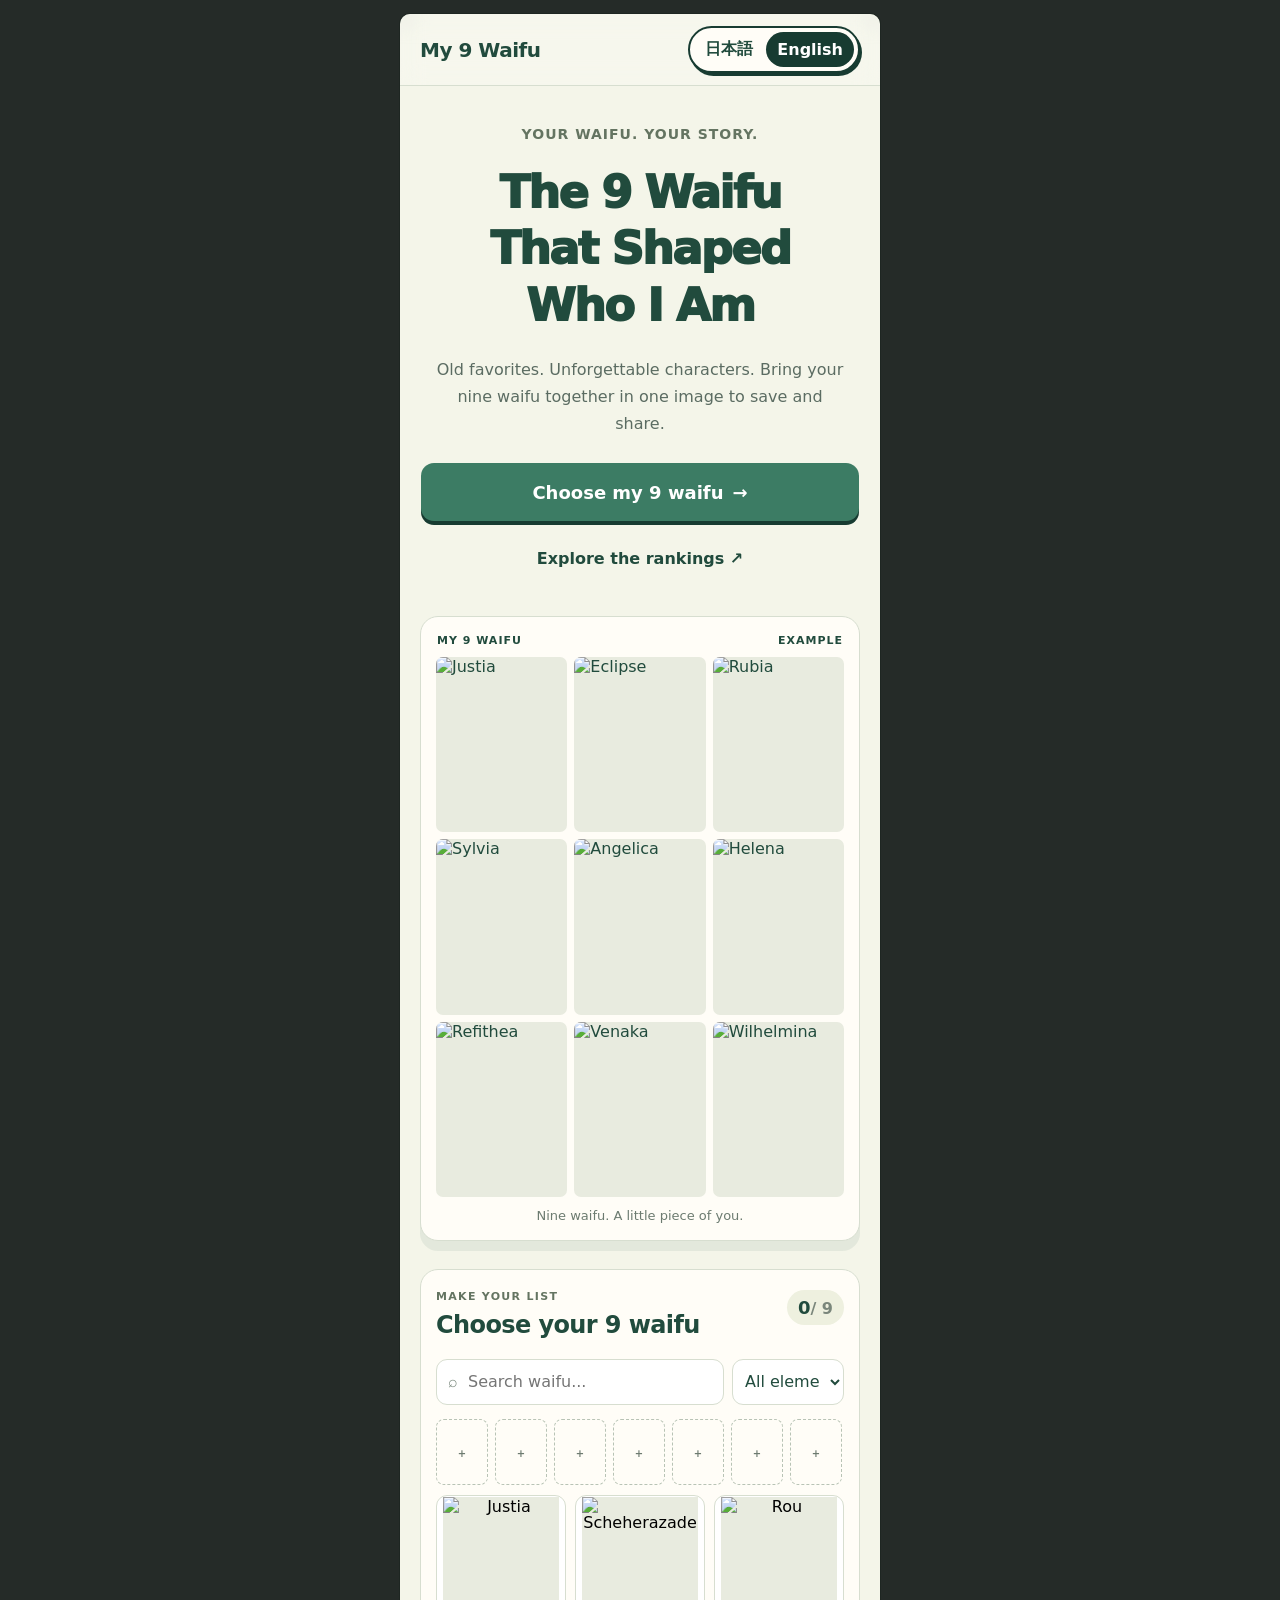
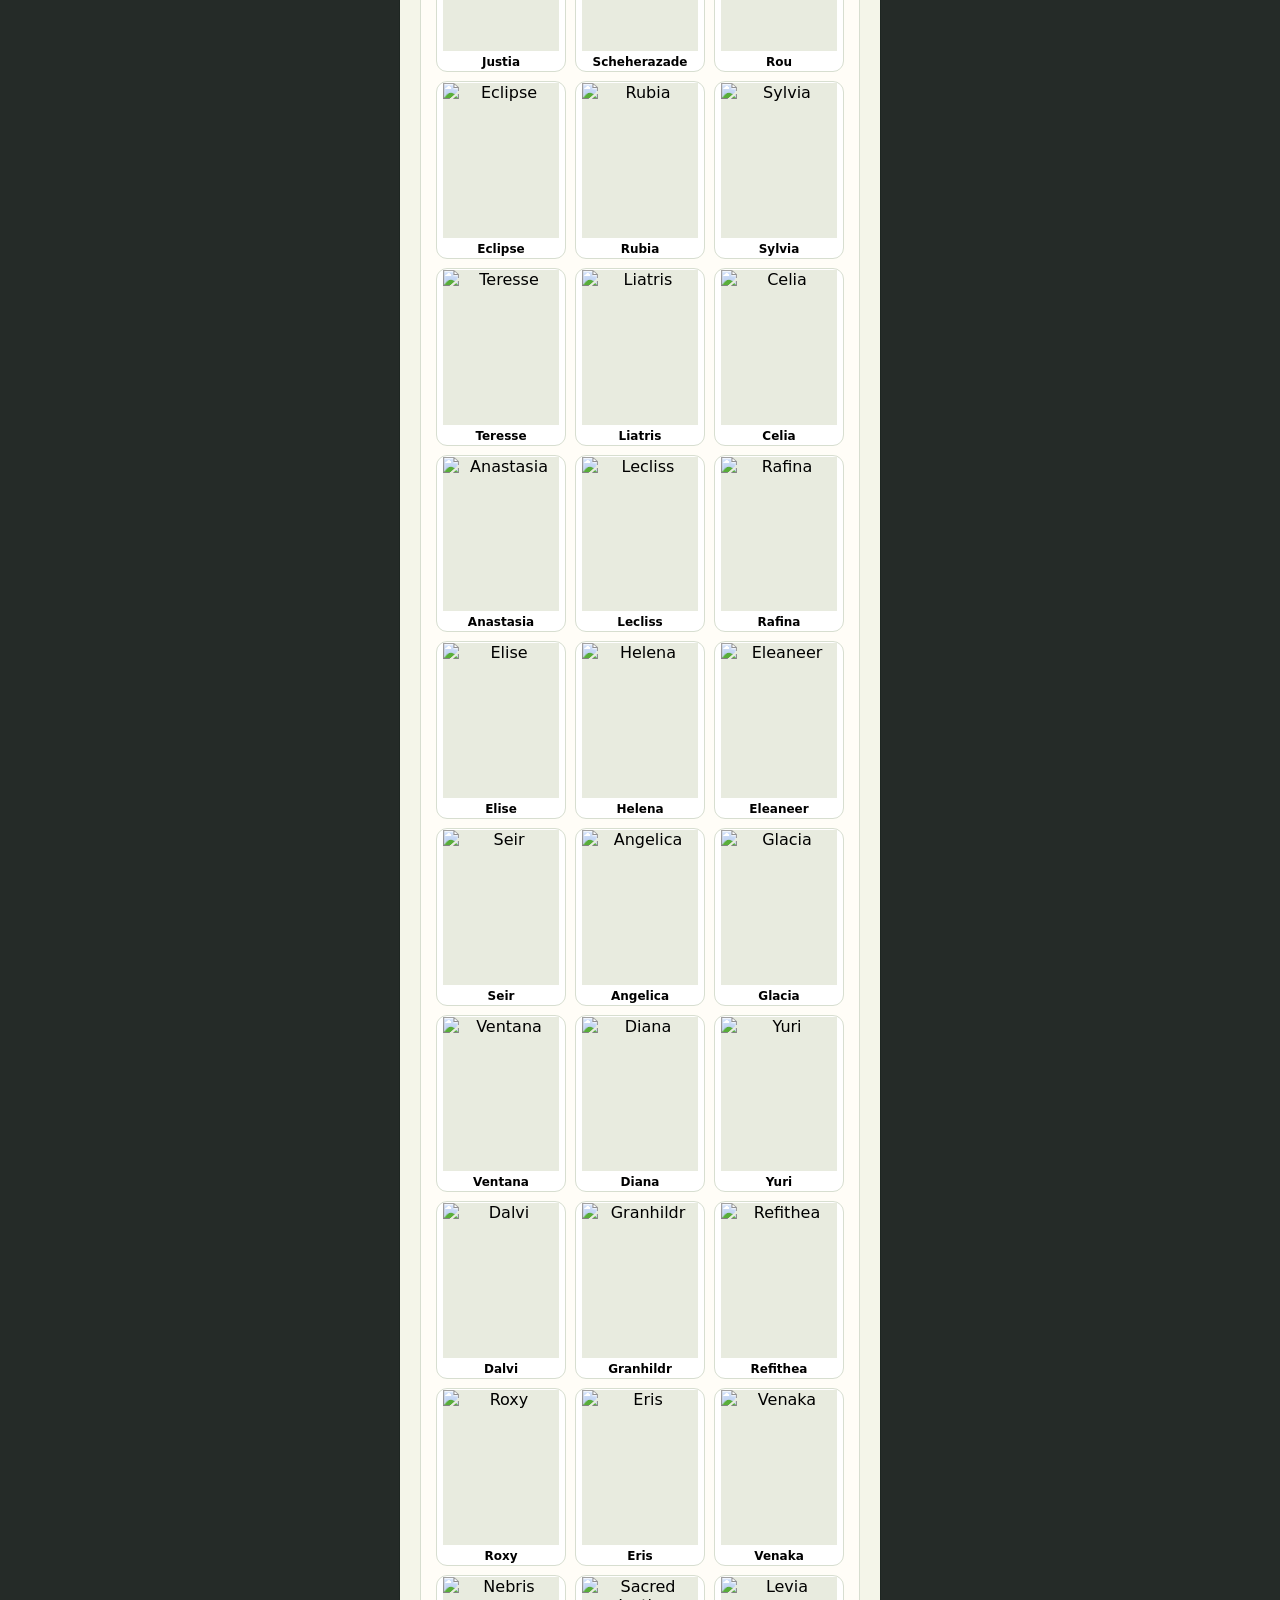
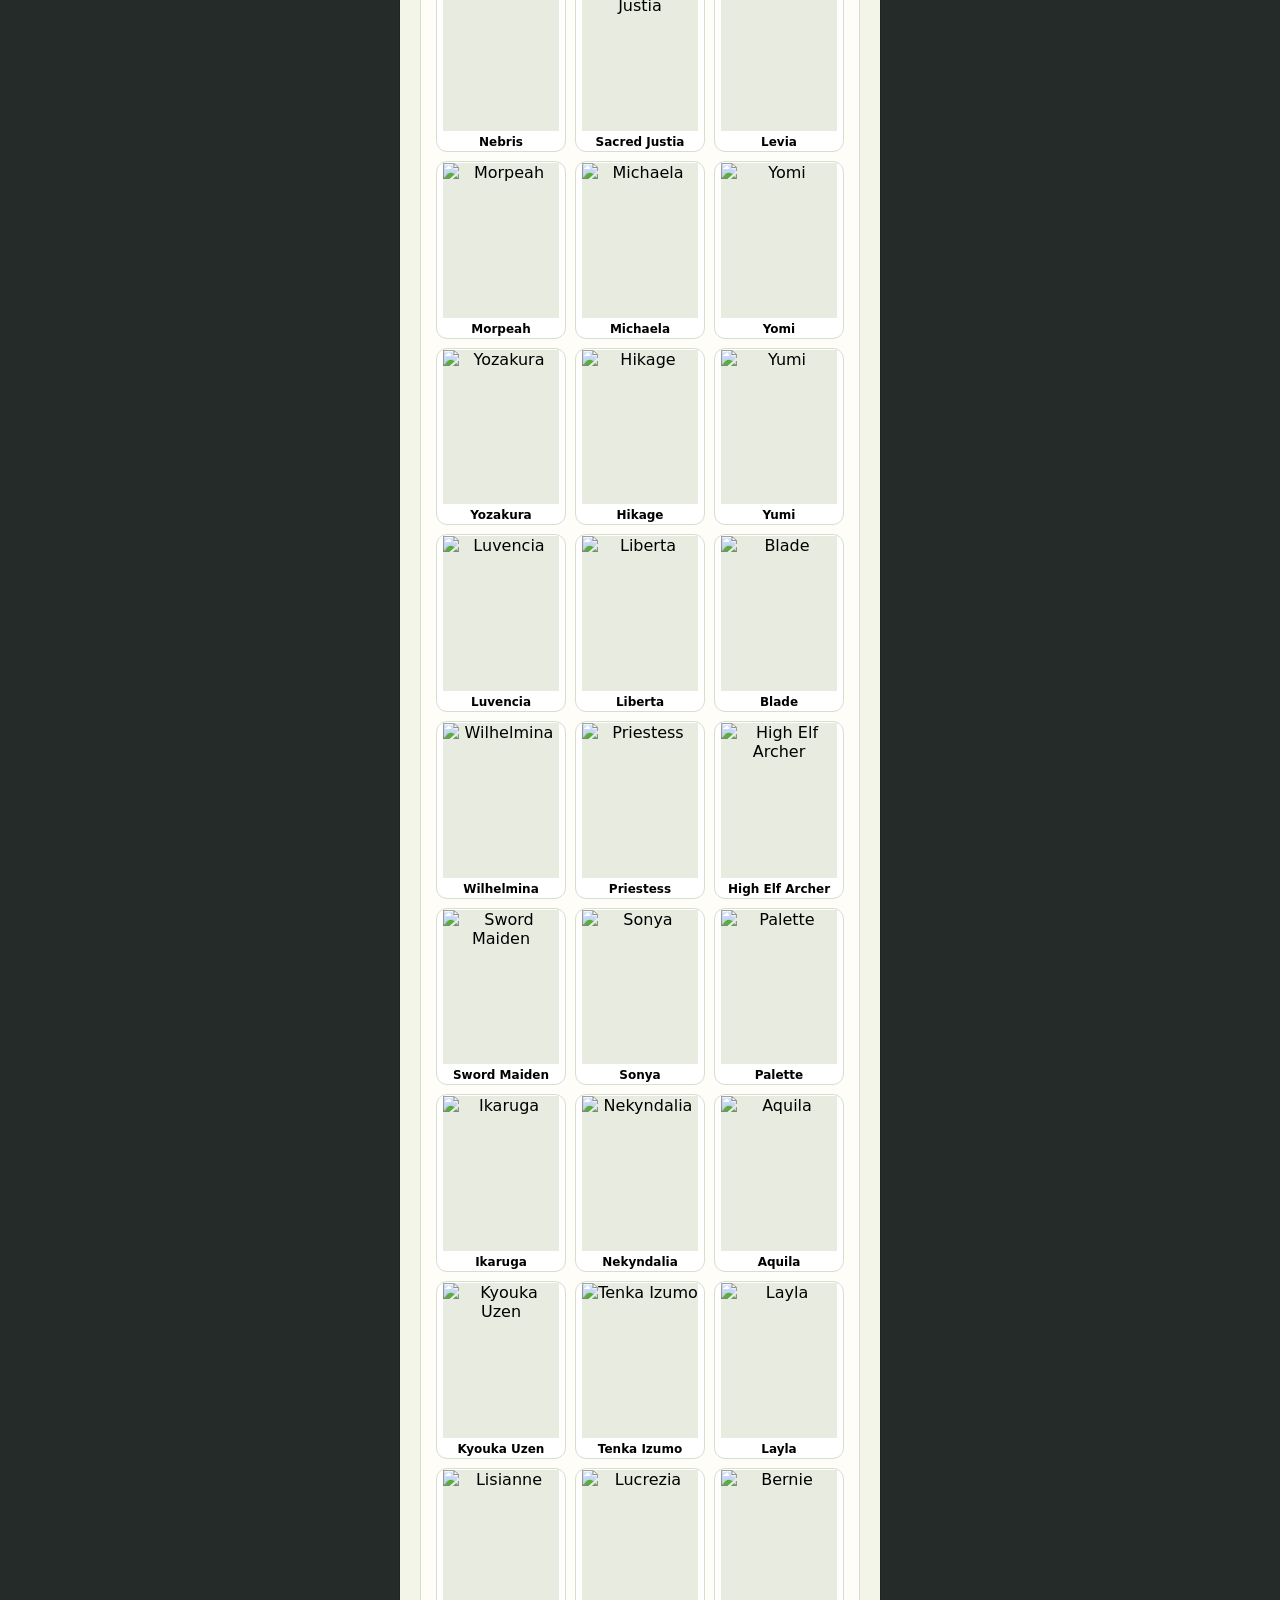
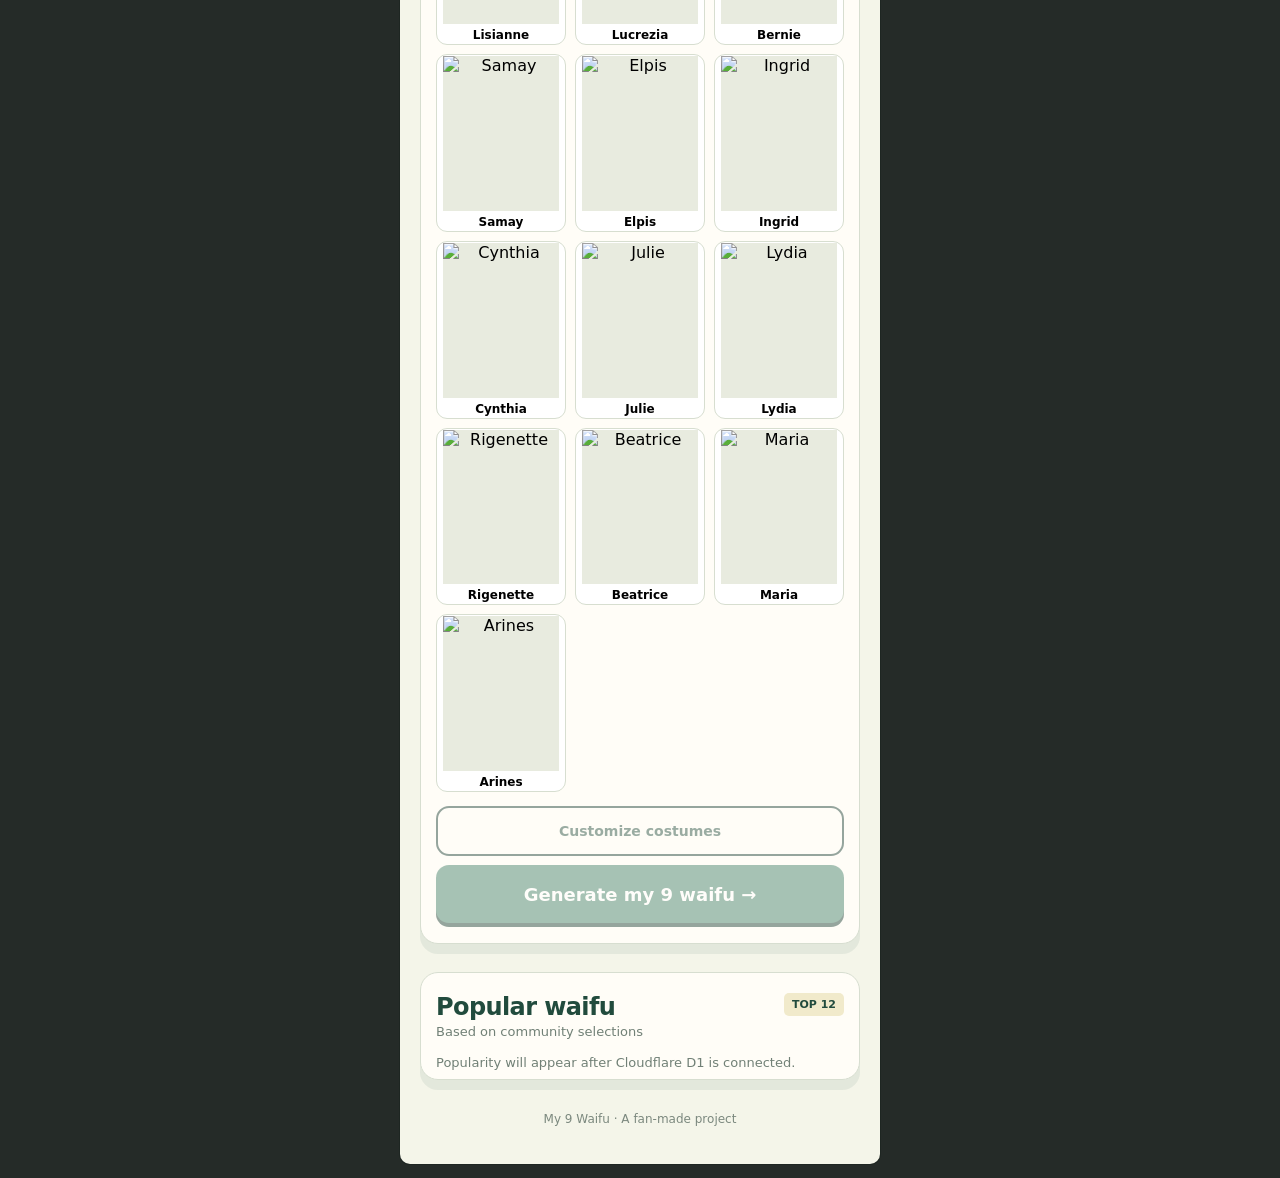
==== index.html @ 1e7319d3 "Initial My 9 Waifu project" ====
<!doctype html>
<html lang="en">
<head>
  <meta charset="utf-8">
  <meta name="viewport" content="width=device-width,initial-scale=1,viewport-fit=cover">
  <meta name="theme-color" content="#173b31">
  <meta name="description" content="Choose the 9 waifu that made your story.">
  <meta property="og:title" content="My 9 Waifu">
  <meta property="og:description" content="Choose your 9 waifu and create your own image.">
  <meta property="og:type" content="website">
  <title>My 9 Waifu</title>
  <link rel="stylesheet" href="assets/style.css">
</head>
<body>
  <main class="app-shell">
    <header class="topbar">
      <a class="brand" href="./">My 9 Waifu</a>
      <div class="language-switch" aria-label="Language">
        <button class="lang" data-lang="jp">日本語</button>
        <button class="lang active" data-lang="en">English</button>
      </div>
    </header>

    <section class="hero">
      <p class="eyebrow" data-i18n="eyebrow">YOUR WAIFU. YOUR STORY.</p>
      <h1 data-i18n="heroTitle">The 9 Waifu<br>That Shaped<br>Who I Am</h1>
      <p class="hero-copy" data-i18n="heroCopy">Old favorites. Unforgettable characters. Bring your nine waifu together in one image to save and share.</p>
      <a class="primary-btn" href="#choose" data-i18n="chooseBtn">Choose my 9 waifu <span>→</span></a>
      <a class="secondary-link" href="#popular" data-i18n="rankingLink">Explore the rankings ↗</a>
    </section>

    <section class="preview-card" aria-label="Example">
      <div class="section-kicker"><span>MY 9 WAIFU</span><span>EXAMPLE</span></div>
      <div class="mini-grid" id="exampleGrid"></div>
      <p data-i18n="exampleCaption">Nine waifu. A little piece of you.</p>
    </section>

    <section class="section" id="choose">
      <div class="section-heading">
        <div>
          <p class="eyebrow small" data-i18n="chooseEyebrow">MAKE YOUR LIST</p>
          <h2 data-i18n="chooseTitle">Choose your 9 waifu</h2>
        </div>
        <div class="counter"><strong id="selectedCount">0</strong><span>/ 9</span></div>
      </div>
      <div class="toolbar">
        <label class="search-box">
          <span>⌕</span>
          <input id="searchInput" type="search" autocomplete="off" placeholder="Search waifu..." data-i18n-placeholder="searchPlaceholder">
        </label>
        <select id="elementFilter" aria-label="Filter by element">
          <option value="all">All elements</option>
          <option value="fire">Fire</option>
          <option value="water">Water</option>
          <option value="wind">Wind</option>
          <option value="light">Light</option>
          <option value="dark">Dark</option>
        </select>
      </div>
      <div class="selection-strip" id="selectionStrip" aria-live="polite"></div>
      <div class="character-grid" id="characterGrid"></div>
      <div class="bottom-action">
        <button id="customizeBtn" class="outline-btn" disabled data-i18n="customizeBtn">Customize costumes</button>
        <button id="generateBtn" class="primary-btn" disabled data-i18n="generateBtn">Generate my 9 waifu →</button>
      </div>
    </section>

    <section class="section popular" id="popular">
      <div class="section-heading">
        <div>
          <h2 data-i18n="popularTitle">Popular waifu</h2>
          <p class="muted" data-i18n="period">Based on community selections</p>
        </div>
        <span class="top-badge">TOP 12</span>
      </div>
      <div id="popularList" class="popular-list"></div>
    </section>

    <footer>My 9 Waifu · A fan-made project</footer>
  </main>

  <div class="modal hidden" id="costumeModal" role="dialog" aria-modal="true" aria-labelledby="costumeTitle">
    <div class="modal-backdrop" data-close-modal></div>
    <div class="modal-card">
      <button class="close-btn" data-close-modal aria-label="Close">×</button>
      <p class="eyebrow small">COSTUME</p>
      <h2 id="costumeTitle">Choose a costume</h2>
      <div id="costumeList" class="costume-list"></div>
    </div>
  </div>

  <div class="modal hidden" id="resultModal" role="dialog" aria-modal="true" aria-labelledby="resultTitle">
    <div class="modal-backdrop"></div>
    <div class="modal-card result-card">
      <div class="result-head">
        <div>
          <p class="eyebrow small">YOUR RESULT</p>
          <h2 id="resultTitle">My 9 Waifu</h2>
        </div>
        <button class="close-btn" id="closeResult" aria-label="Close">×</button>
      </div>
      <div class="canvas-wrap"><canvas id="resultCanvas" width="1200" height="1200"></canvas></div>
      <div class="result-actions">
        <button class="primary-btn" id="downloadBtn">Download image ↓</button>
        <button class="outline-btn" id="shareBtn">Share link ↗</button>
        <button class="text-btn" id="copyBtn">Copy share link</button>
      </div>
      <p class="muted center" id="shareStatus"></p>
    </div>
  </div>

  <script type="module" src="assets/app.js"></script>
</body>
</html>
---- assets/style.css ----
:root{
  --ink:#214b3d;--ink-2:#567064;--bg:#f4f5e9;--card:#fffdf7;--line:#d7ded0;--accent:#3c7c64;--accent-dark:#173b31;--gold:#f3d26b;--shadow:0 10px 0 rgba(32,76,61,.08);
  font-family:Inter,ui-sans-serif,system-ui,-apple-system,BlinkMacSystemFont,"Segoe UI",sans-serif;
}
*{box-sizing:border-box}html{scroll-behavior:smooth}body{margin:0;background:#252b28;color:var(--ink)}button,input,select{font:inherit}.app-shell{width:min(100%,480px);min-height:100vh;margin:auto;background:var(--bg);box-shadow:0 0 0 1px #1e2622;overflow:hidden}.topbar{height:72px;border-bottom:1px solid var(--line);display:flex;align-items:center;justify-content:space-between;padding:0 20px;background:rgba(255,255,255,.2);position:sticky;top:0;z-index:20;backdrop-filter:blur(12px)}.brand{font-weight:900;font-size:20px;letter-spacing:-.5px;color:var(--ink);text-decoration:none}.language-switch{border:2px solid var(--accent-dark);border-radius:999px;padding:4px;display:flex;gap:2px;background:#fffdf7;box-shadow:2px 3px 0 var(--accent-dark)}.lang{border:0;background:transparent;color:var(--ink);font-weight:800;padding:7px 11px;border-radius:999px;cursor:pointer}.lang.active{background:var(--accent-dark);color:#fff}.hero{text-align:center;padding:40px 21px 30px}.eyebrow{font-size:14px;letter-spacing:1px;font-weight:900;color:#647461;margin:0 0 23px}.eyebrow.small{font-size:11px;letter-spacing:1.3px;margin:0 0 8px}.hero h1{font-size:45px;line-height:1.25;letter-spacing:-1.8px;margin:0 auto 22px;font-weight:950}.hero-copy{font-size:16px;line-height:1.7;color:#5b6c62;margin:0 auto 26px;max-width:410px}.primary-btn,.outline-btn,.text-btn{display:flex;align-items:center;justify-content:center;width:100%;min-height:58px;border-radius:13px;font-weight:900;cursor:pointer;text-decoration:none;transition:.18s transform,.18s opacity}.primary-btn{border:0;background:var(--accent);color:#fff;box-shadow:0 4px 0 var(--accent-dark);font-size:18px}.primary-btn:hover{transform:translateY(-1px)}.primary-btn:active{transform:translateY(2px);box-shadow:0 2px 0 var(--accent-dark)}.primary-btn:disabled,.outline-btn:disabled{opacity:.45;cursor:not-allowed;transform:none}.primary-btn span{margin-left:9px}.secondary-link{display:inline-block;margin-top:28px;color:var(--ink);font-weight:800;text-decoration:none}.preview-card,.section{margin:18px 20px 0;background:var(--card);border:1px solid var(--line);border-radius:18px;padding:15px;box-shadow:var(--shadow)}.preview-card p{text-align:center;color:#6c7b70;font-size:13px;margin:11px 0 2px}.section{padding:20px 15px;margin-top:28px}.section-heading{display:flex;align-items:flex-start;justify-content:space-between;gap:12px}.section-heading h2{font-size:24px;letter-spacing:-.6px;margin:0 0 3px}.counter{background:#eef0df;border-radius:999px;padding:7px 11px;font-weight:900;white-space:nowrap}.counter strong{font-size:18px}.counter span{color:#7a867b}.section-kicker{display:flex;justify-content:space-between;font-size:11px;font-weight:900;letter-spacing:1px;margin:2px 1px 10px}.mini-grid{display:grid;grid-template-columns:repeat(3,1fr);gap:7px}.mini-grid img{display:block;width:100%;aspect-ratio:3/4;object-fit:cover;border-radius:7px;background:#e8ebdf}.toolbar{display:flex;gap:8px;margin:17px 0 12px}.search-box{display:flex;align-items:center;gap:8px;flex:1;border:1px solid var(--line);border-radius:11px;background:#fff;padding:0 11px;color:#7a887d}.search-box input{border:0;outline:0;width:100%;height:44px;background:transparent;color:var(--ink)}select{border:1px solid var(--line);border-radius:11px;background:#fff;color:var(--ink);padding:0 8px;max-width:112px}.character-grid{display:grid;grid-template-columns:repeat(3,1fr);gap:9px}.character-card{position:relative;border:1px solid var(--line);border-radius:11px;background:#fff;overflow:hidden;cursor:pointer;min-width:0}.character-card.selected{outline:3px solid var(--accent);outline-offset:-3px}.character-card.selected:after{content:'✓';position:absolute;top:6px;right:6px;width:25px;height:25px;border-radius:50%;background:var(--accent-dark);color:#fff;display:grid;place-items:center;font-weight:900;font-size:14px}.character-card img{display:block;width:100%;aspect-ratio:3/4;object-fit:cover;background:#e8ebdf}.character-name{padding:8px 7px 9px;font-weight:800;font-size:12px;white-space:nowrap;overflow:hidden;text-overflow:ellipsis}.selection-strip{display:flex;gap:7px;overflow-x:auto;padding:2px 0 10px;scrollbar-width:none}.selection-strip::-webkit-scrollbar{display:none}.slot{flex:0 0 52px;text-align:center;cursor:pointer}.slot img{width:52px;height:66px;object-fit:cover;border-radius:8px;border:2px solid var(--line);display:block}.slot span{display:block;font-size:10px;font-weight:900;margin-top:3px;color:#6d7b70}.slot.empty{height:66px;border:1px dashed #b8c3b5;border-radius:8px;display:grid;place-items:center;color:#98a297;font-size:18px}.bottom-action{display:grid;gap:9px;margin-top:14px}.outline-btn{border:2px solid var(--accent-dark);background:#fffdf7;color:var(--ink);min-height:50px;font-size:14px}.text-btn{border:0;background:transparent;color:var(--ink);min-height:40px}.popular{padding-bottom:9px}.muted{color:#718076;font-size:13px;margin:0}.top-badge{font-size:11px;font-weight:900;background:#f1eacb;padding:5px 8px;border-radius:5px}.popular-list{margin-top:16px}.popular-row{display:grid;grid-template-columns:42px 48px 1fr auto;align-items:center;gap:9px;padding:10px 0;border-bottom:1px solid var(--line)}.popular-row:last-child{border-bottom:0}.rank{font-size:18px;font-weight:900;text-align:center;color:#65756a}.rank.top{width:34px;height:34px;border-radius:50%;display:grid;place-items:center;background:var(--gold);color:var(--ink)}.popular-row img{width:48px;height:58px;object-fit:cover;border-radius:6px}.popular-name{font-size:14px;font-weight:850;line-height:1.25}.votes{font-size:11px;color:#718076;white-space:nowrap}footer{text-align:center;color:#7b887e;font-size:12px;padding:32px 20px 38px}.modal{position:fixed;inset:0;z-index:100;display:grid;place-items:end center}.modal.hidden{display:none}.modal-backdrop{position:absolute;inset:0;background:rgba(16,29,24,.62);backdrop-filter:blur(4px)}.modal-card{position:relative;width:min(100%,480px);max-height:90vh;overflow:auto;background:var(--card);border-radius:22px 22px 0 0;padding:24px 18px 20px;box-shadow:0 -10px 40px rgba(0,0,0,.18)}.close-btn{position:absolute;right:15px;top:13px;width:36px;height:36px;border:0;border-radius:50%;background:#edf0e7;color:var(--ink);font-size:24px;cursor:pointer}.modal-card h2{margin:0 0 17px;font-size:25px}.costume-list{display:grid;grid-template-columns:repeat(3,1fr);gap:10px}.costume-option{border:1px solid var(--line);background:#fff;border-radius:10px;overflow:hidden;padding:0;cursor:pointer;text-align:left}.costume-option.active{outline:3px solid var(--accent)}.costume-option img{width:100%;aspect-ratio:3/4;object-fit:cover;display:block}.costume-option span{display:block;font-size:11px;font-weight:800;padding:7px}.result-card{max-height:96vh;padding:18px}.result-head{display:flex;justify-content:space-between;align-items:flex-start;padding-right:38px}.canvas-wrap{background:#e7eadf;border-radius:12px;overflow:hidden;margin:10px 0}.canvas-wrap canvas{display:block;width:100%;height:auto}.result-actions{display:grid;gap:8px}.center{text-align:center}.hidden{display:none!important}@media(min-width:481px){.app-shell{margin:14px auto;border-radius:10px;min-height:calc(100vh - 28px)}.topbar{position:sticky}.modal{place-items:center}.modal-card{border-radius:22px;max-height:88vh}.result-card{width:min(92vw,620px)}}
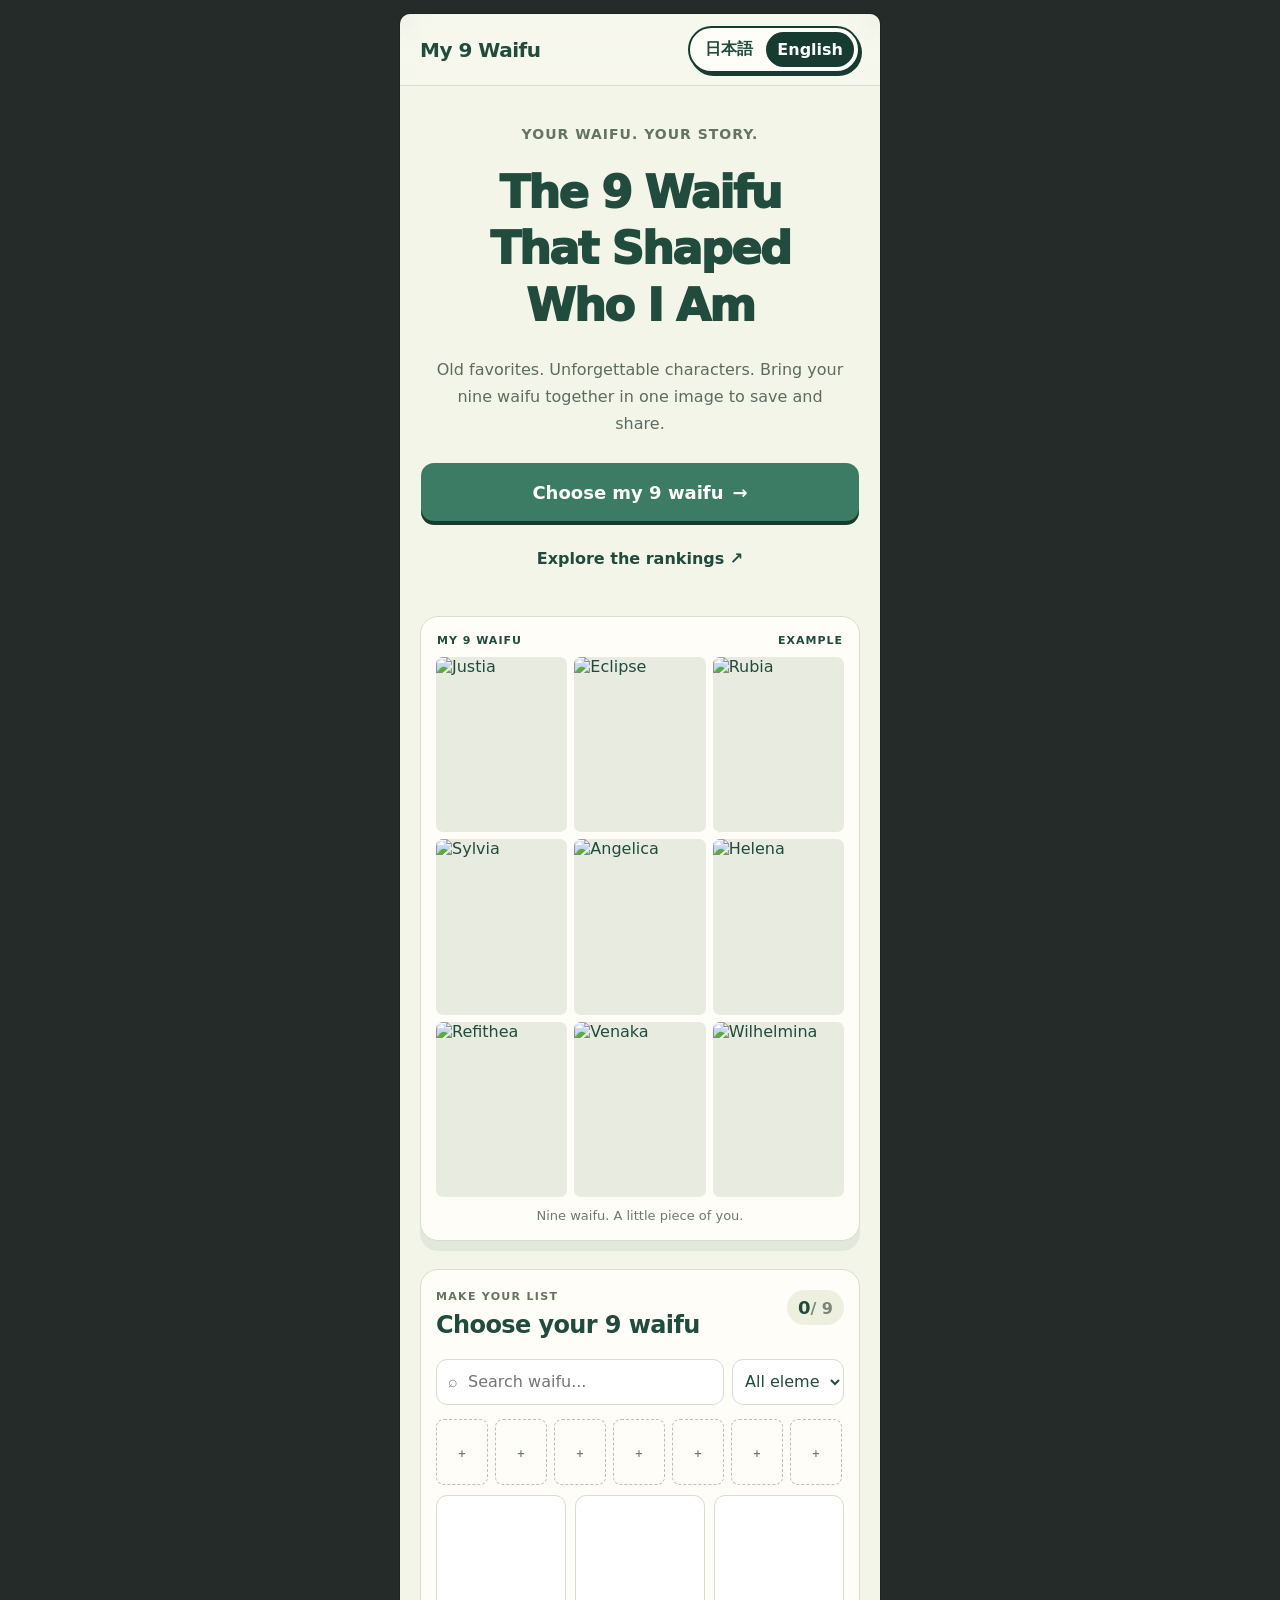
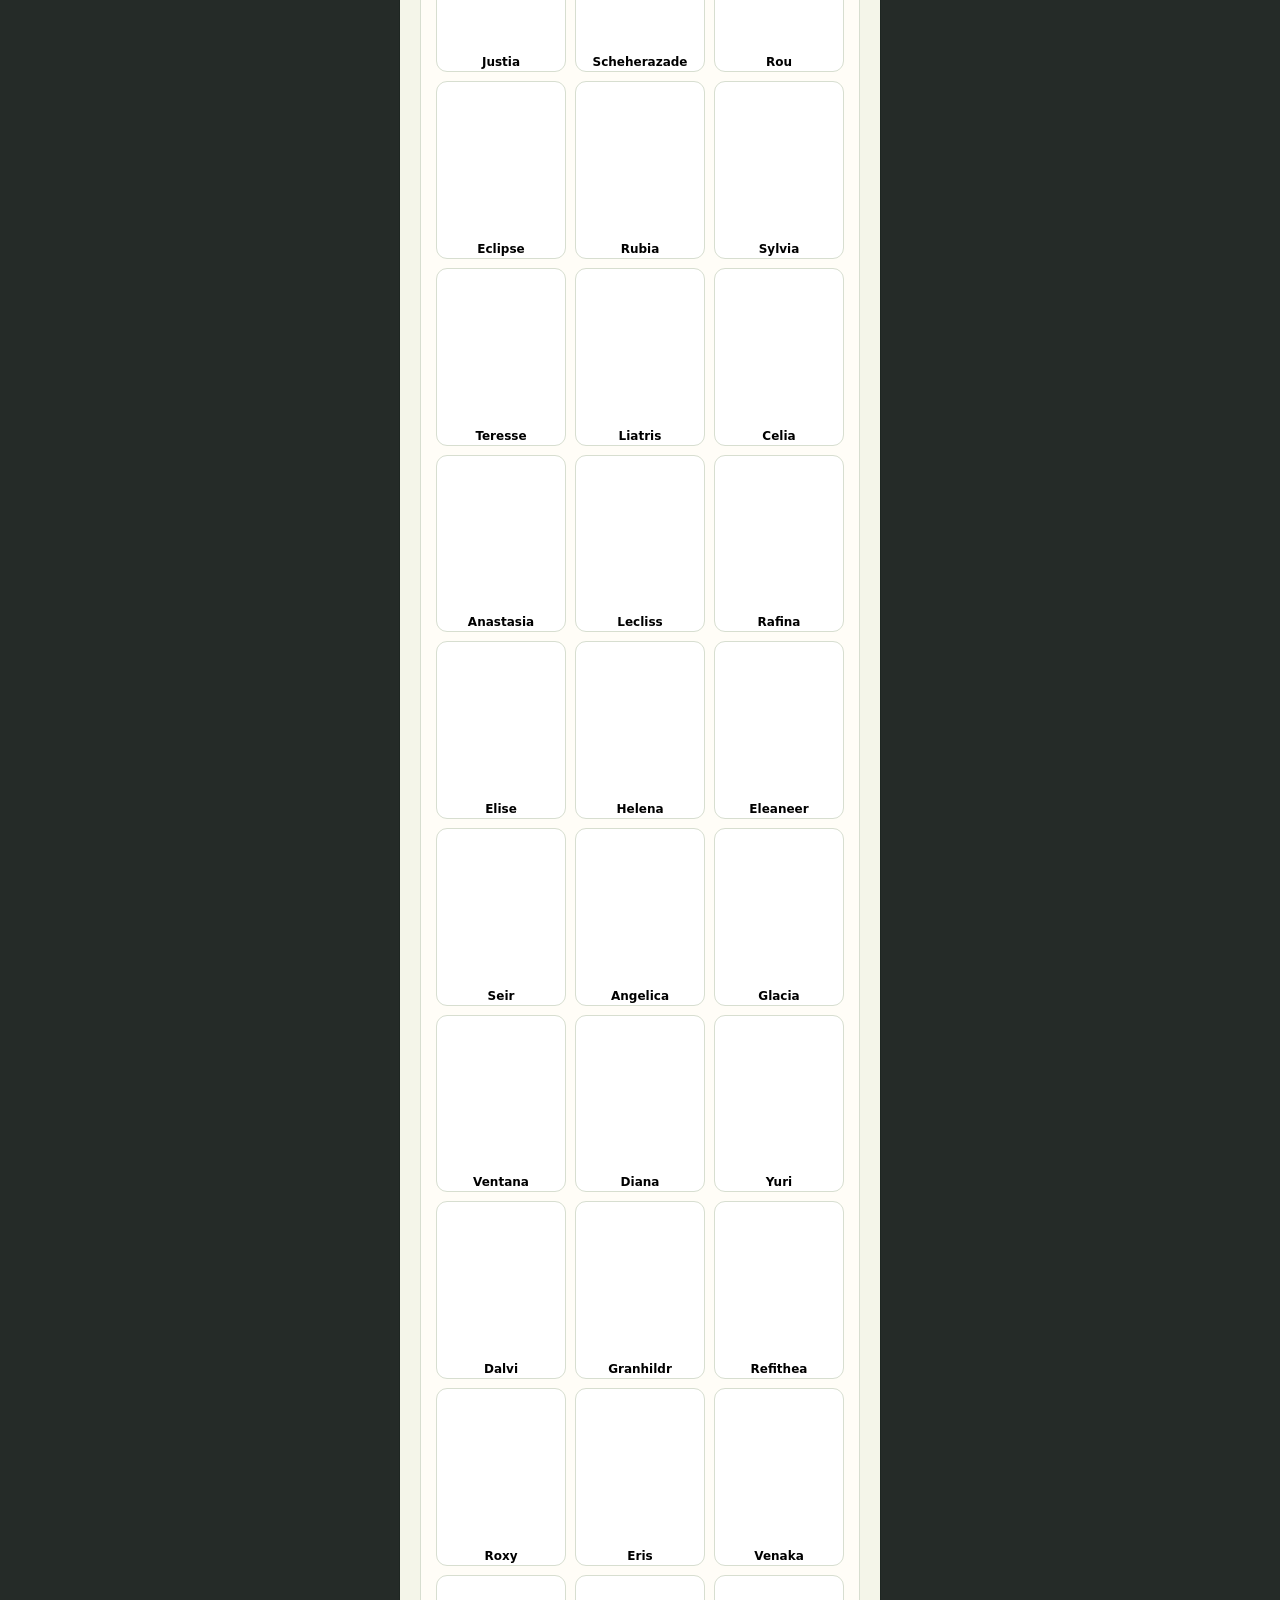
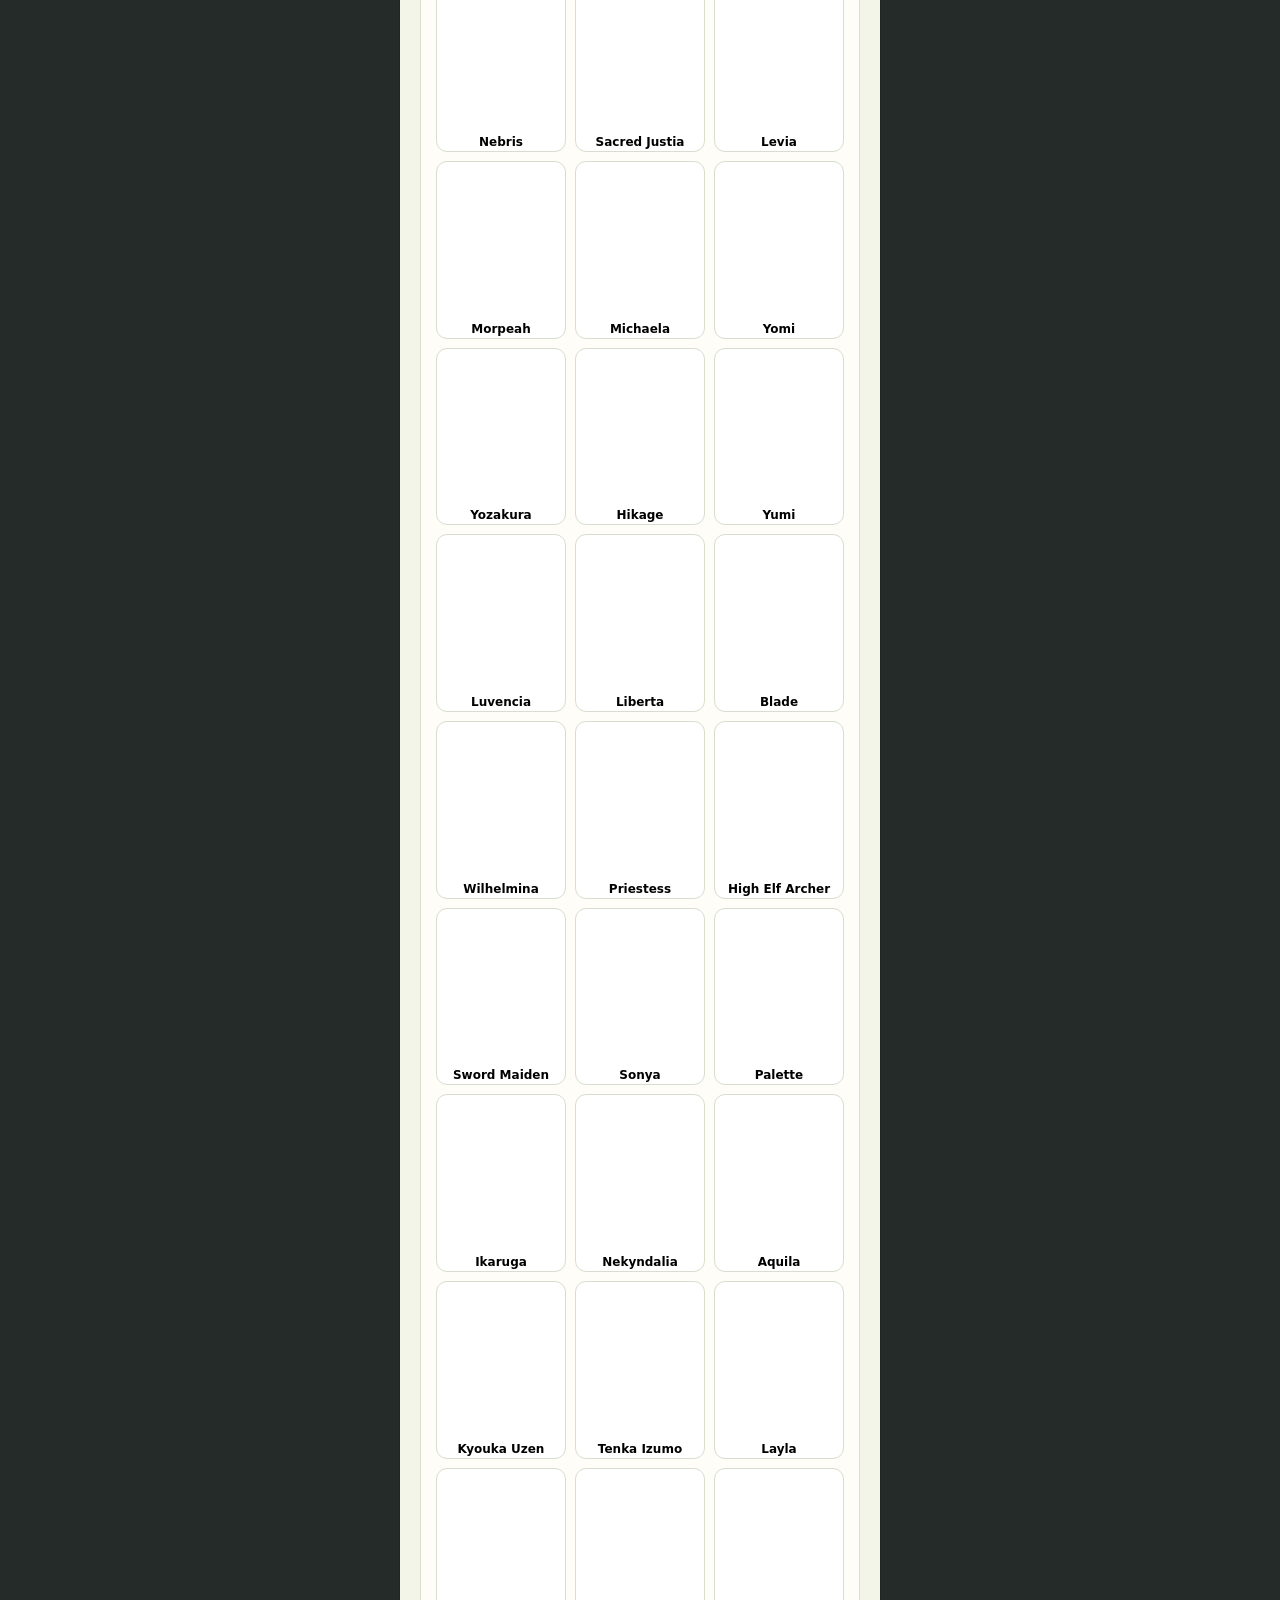
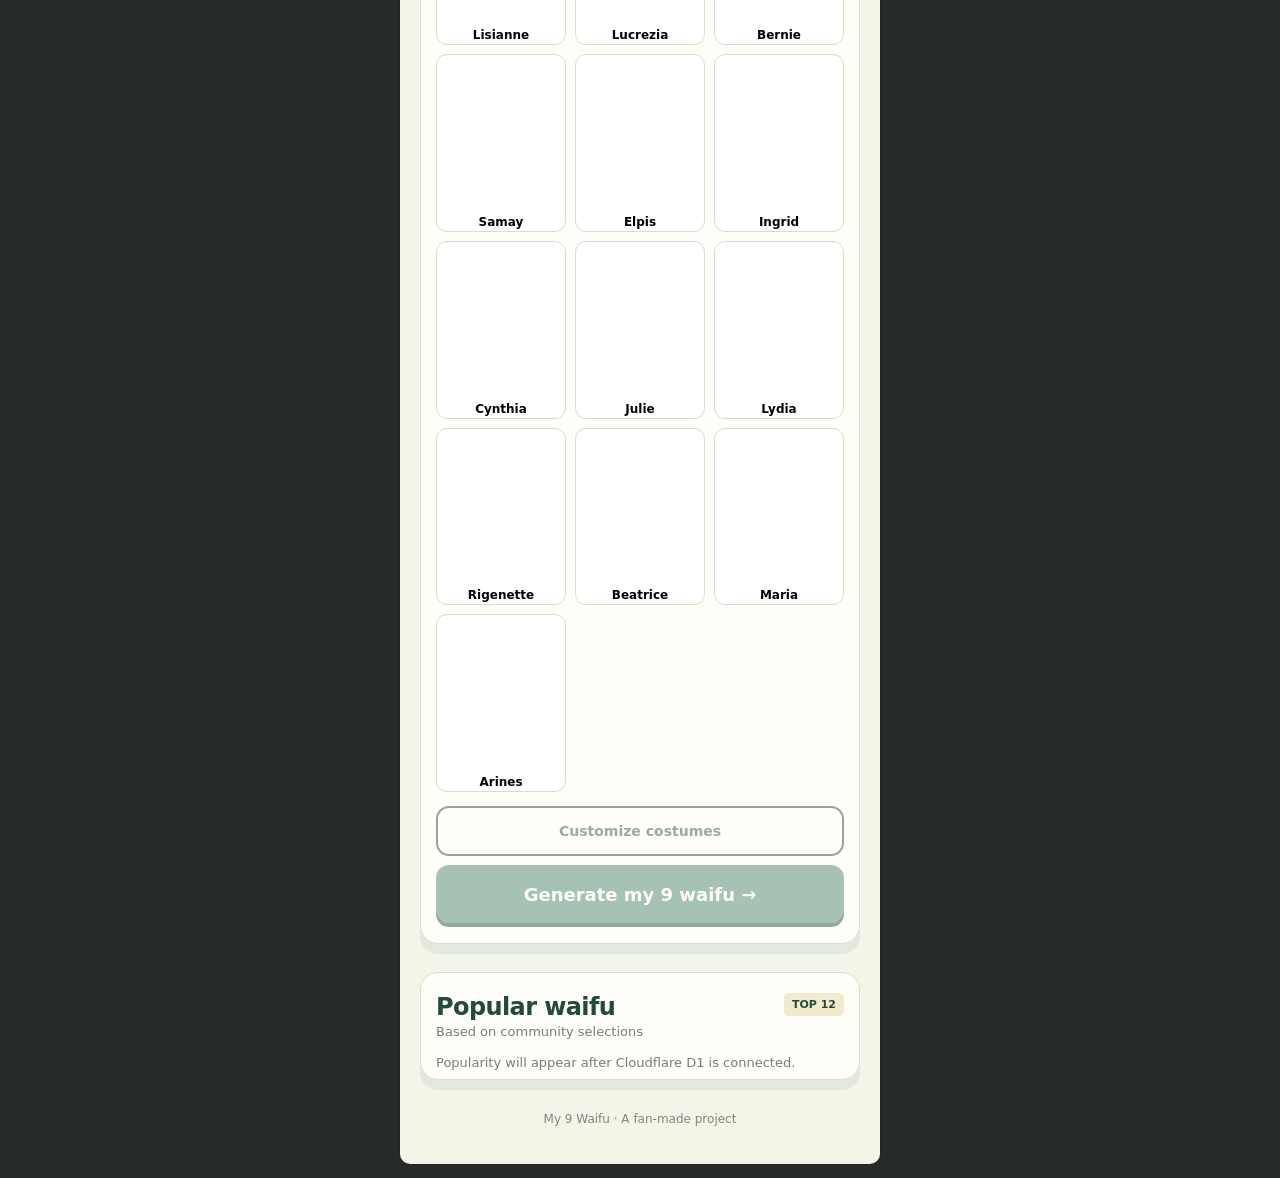
==== commit 4009a809: "Match generated image layout with example" ====
--- a/index.html
+++ b/index.html
@@ -99,7 +99,7 @@
         </div>
         <button class="close-btn" id="closeResult" aria-label="Close">×</button>
       </div>
-      <div class="canvas-wrap"><canvas id="resultCanvas" width="1200" height="1200"></canvas></div>
+      <div class="canvas-wrap"><canvas id="resultCanvas" width="1200" height="1730"></canvas></div>
       <div class="result-actions">
         <button class="primary-btn" id="downloadBtn">Download image ↓</button>
         <button class="outline-btn" id="shareBtn">Share link ↗</button>
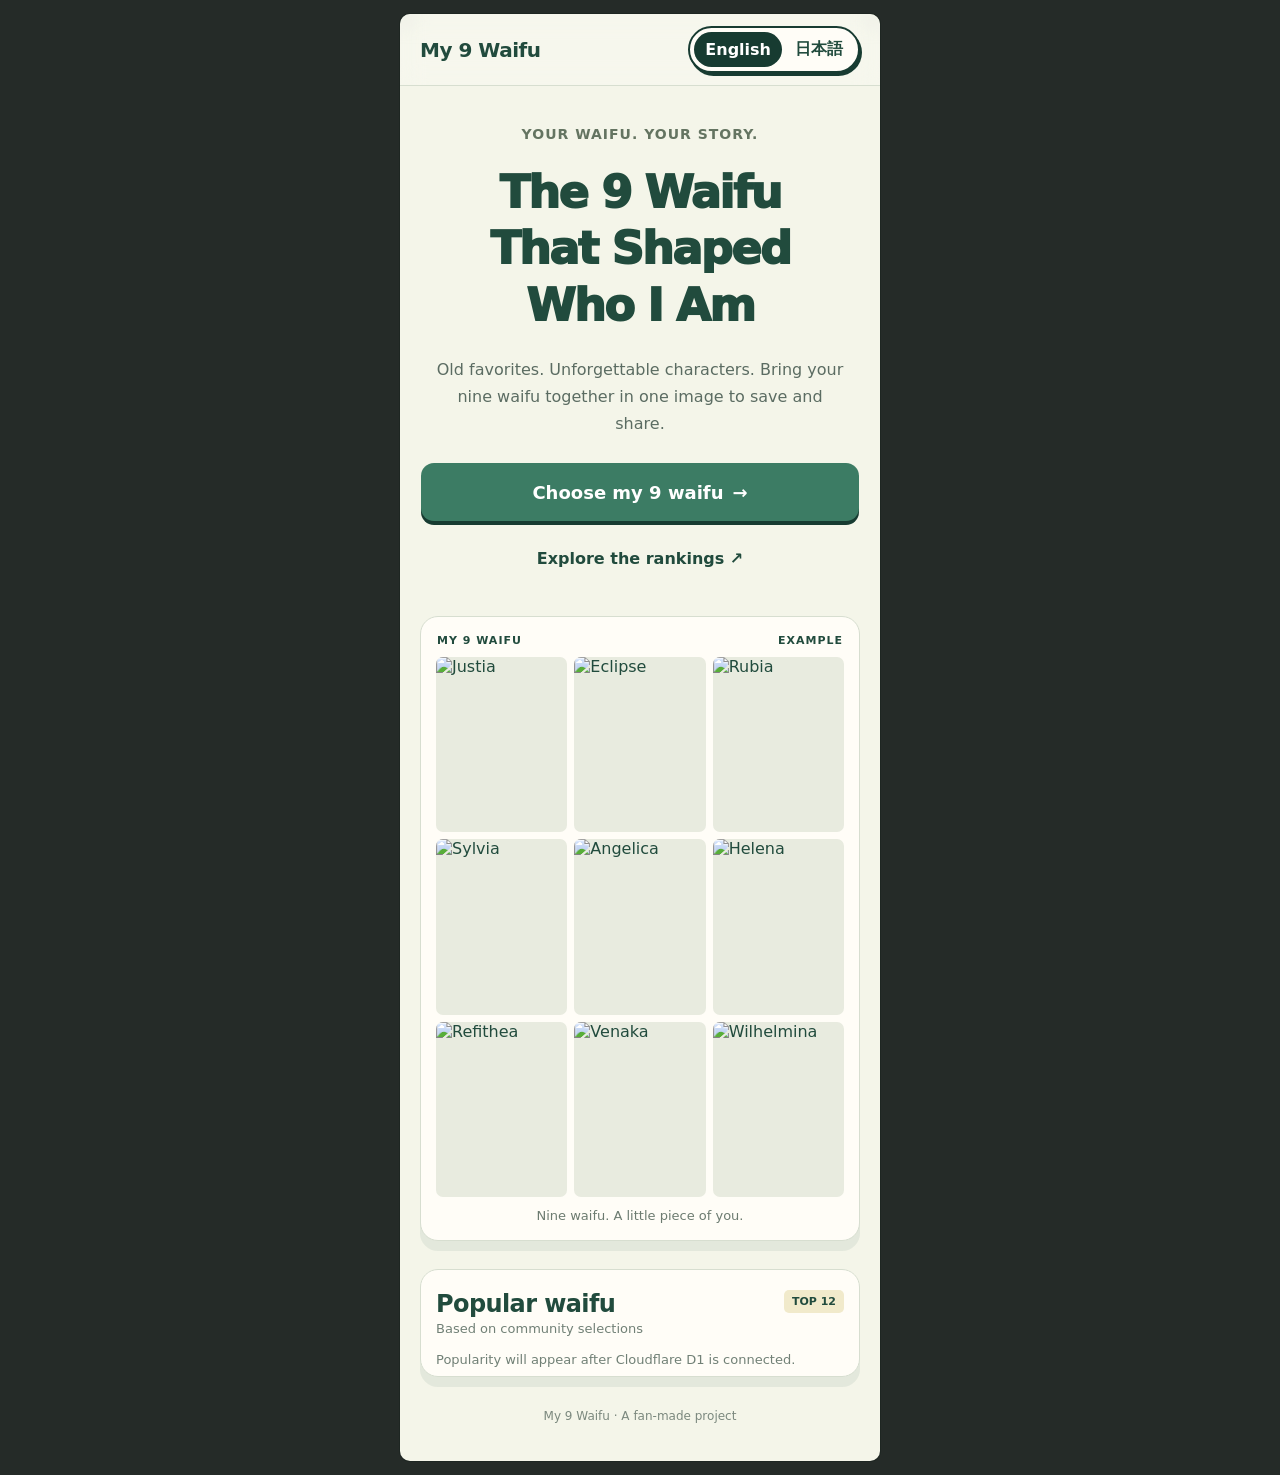
==== commit 0da2e982: "Split home and make pages" ====
--- a/index.html
+++ b/index.html
@@ -16,8 +16,8 @@
     <header class="topbar">
       <a class="brand" href="./">My 9 Waifu</a>
       <div class="language-switch" aria-label="Language">
+        <button class="lang active" data-lang="en">English</button>
         <button class="lang" data-lang="jp">日本語</button>
-        <button class="lang active" data-lang="en">English</button>
       </div>
     </header>
 
@@ -25,7 +25,7 @@
       <p class="eyebrow" data-i18n="eyebrow">YOUR WAIFU. YOUR STORY.</p>
       <h1 data-i18n="heroTitle">The 9 Waifu<br>That Shaped<br>Who I Am</h1>
       <p class="hero-copy" data-i18n="heroCopy">Old favorites. Unforgettable characters. Bring your nine waifu together in one image to save and share.</p>
-      <a class="primary-btn" href="#choose" data-i18n="chooseBtn">Choose my 9 waifu <span>→</span></a>
+      <a class="primary-btn" href="make.html" data-i18n="chooseBtn">Choose my 9 waifu <span>→</span></a>
       <a class="secondary-link" href="#popular" data-i18n="rankingLink">Explore the rankings ↗</a>
     </section>
 
@@ -33,36 +33,6 @@
       <div class="section-kicker"><span>MY 9 WAIFU</span><span>EXAMPLE</span></div>
       <div class="mini-grid" id="exampleGrid"></div>
       <p data-i18n="exampleCaption">Nine waifu. A little piece of you.</p>
-    </section>
-
-    <section class="section" id="choose">
-      <div class="section-heading">
-        <div>
-          <p class="eyebrow small" data-i18n="chooseEyebrow">MAKE YOUR LIST</p>
-          <h2 data-i18n="chooseTitle">Choose your 9 waifu</h2>
-        </div>
-        <div class="counter"><strong id="selectedCount">0</strong><span>/ 9</span></div>
-      </div>
-      <div class="toolbar">
-        <label class="search-box">
-          <span>⌕</span>
-          <input id="searchInput" type="search" autocomplete="off" placeholder="Search waifu..." data-i18n-placeholder="searchPlaceholder">
-        </label>
-        <select id="elementFilter" aria-label="Filter by element">
-          <option value="all">All elements</option>
-          <option value="fire">Fire</option>
-          <option value="water">Water</option>
-          <option value="wind">Wind</option>
-          <option value="light">Light</option>
-          <option value="dark">Dark</option>
-        </select>
-      </div>
-      <div class="selection-strip" id="selectionStrip" aria-live="polite"></div>
-      <div class="character-grid" id="characterGrid"></div>
-      <div class="bottom-action">
-        <button id="customizeBtn" class="outline-btn" disabled data-i18n="customizeBtn">Customize costumes</button>
-        <button id="generateBtn" class="primary-btn" disabled data-i18n="generateBtn">Generate my 9 waifu →</button>
-      </div>
     </section>
 
     <section class="section popular" id="popular">
@@ -78,37 +48,6 @@
 
     <footer>My 9 Waifu · A fan-made project</footer>
   </main>
-
-  <div class="modal hidden" id="costumeModal" role="dialog" aria-modal="true" aria-labelledby="costumeTitle">
-    <div class="modal-backdrop" data-close-modal></div>
-    <div class="modal-card">
-      <button class="close-btn" data-close-modal aria-label="Close">×</button>
-      <p class="eyebrow small">COSTUME</p>
-      <h2 id="costumeTitle">Choose a costume</h2>
-      <div id="costumeList" class="costume-list"></div>
-    </div>
-  </div>
-
-  <div class="modal hidden" id="resultModal" role="dialog" aria-modal="true" aria-labelledby="resultTitle">
-    <div class="modal-backdrop"></div>
-    <div class="modal-card result-card">
-      <div class="result-head">
-        <div>
-          <p class="eyebrow small">YOUR RESULT</p>
-          <h2 id="resultTitle">My 9 Waifu</h2>
-        </div>
-        <button class="close-btn" id="closeResult" aria-label="Close">×</button>
-      </div>
-      <div class="canvas-wrap"><canvas id="resultCanvas" width="1200" height="1730"></canvas></div>
-      <div class="result-actions">
-        <button class="primary-btn" id="downloadBtn">Download image ↓</button>
-        <button class="outline-btn" id="shareBtn">Share link ↗</button>
-        <button class="text-btn" id="copyBtn">Copy share link</button>
-      </div>
-      <p class="muted center" id="shareStatus"></p>
-    </div>
-  </div>
-
-  <script type="module" src="assets/app.js"></script>
+  <script type="module" src="assets/home.js"></script>
 </body>
 </html>
--- a/assets/style.css
+++ b/assets/style.css
@@ -3,3 +3,4 @@
   font-family:Inter,ui-sans-serif,system-ui,-apple-system,BlinkMacSystemFont,"Segoe UI",sans-serif;
 }
 *{box-sizing:border-box}html{scroll-behavior:smooth}body{margin:0;background:#252b28;color:var(--ink)}button,input,select{font:inherit}.app-shell{width:min(100%,480px);min-height:100vh;margin:auto;background:var(--bg);box-shadow:0 0 0 1px #1e2622;overflow:hidden}.topbar{height:72px;border-bottom:1px solid var(--line);display:flex;align-items:center;justify-content:space-between;padding:0 20px;background:rgba(255,255,255,.2);position:sticky;top:0;z-index:20;backdrop-filter:blur(12px)}.brand{font-weight:900;font-size:20px;letter-spacing:-.5px;color:var(--ink);text-decoration:none}.language-switch{border:2px solid var(--accent-dark);border-radius:999px;padding:4px;display:flex;gap:2px;background:#fffdf7;box-shadow:2px 3px 0 var(--accent-dark)}.lang{border:0;background:transparent;color:var(--ink);font-weight:800;padding:7px 11px;border-radius:999px;cursor:pointer}.lang.active{background:var(--accent-dark);color:#fff}.hero{text-align:center;padding:40px 21px 30px}.eyebrow{font-size:14px;letter-spacing:1px;font-weight:900;color:#647461;margin:0 0 23px}.eyebrow.small{font-size:11px;letter-spacing:1.3px;margin:0 0 8px}.hero h1{font-size:45px;line-height:1.25;letter-spacing:-1.8px;margin:0 auto 22px;font-weight:950}.hero-copy{font-size:16px;line-height:1.7;color:#5b6c62;margin:0 auto 26px;max-width:410px}.primary-btn,.outline-btn,.text-btn{display:flex;align-items:center;justify-content:center;width:100%;min-height:58px;border-radius:13px;font-weight:900;cursor:pointer;text-decoration:none;transition:.18s transform,.18s opacity}.primary-btn{border:0;background:var(--accent);color:#fff;box-shadow:0 4px 0 var(--accent-dark);font-size:18px}.primary-btn:hover{transform:translateY(-1px)}.primary-btn:active{transform:translateY(2px);box-shadow:0 2px 0 var(--accent-dark)}.primary-btn:disabled,.outline-btn:disabled{opacity:.45;cursor:not-allowed;transform:none}.primary-btn span{margin-left:9px}.secondary-link{display:inline-block;margin-top:28px;color:var(--ink);font-weight:800;text-decoration:none}.preview-card,.section{margin:18px 20px 0;background:var(--card);border:1px solid var(--line);border-radius:18px;padding:15px;box-shadow:var(--shadow)}.preview-card p{text-align:center;color:#6c7b70;font-size:13px;margin:11px 0 2px}.section{padding:20px 15px;margin-top:28px}.section-heading{display:flex;align-items:flex-start;justify-content:space-between;gap:12px}.section-heading h2{font-size:24px;letter-spacing:-.6px;margin:0 0 3px}.counter{background:#eef0df;border-radius:999px;padding:7px 11px;font-weight:900;white-space:nowrap}.counter strong{font-size:18px}.counter span{color:#7a867b}.section-kicker{display:flex;justify-content:space-between;font-size:11px;font-weight:900;letter-spacing:1px;margin:2px 1px 10px}.mini-grid{display:grid;grid-template-columns:repeat(3,1fr);gap:7px}.mini-grid img{display:block;width:100%;aspect-ratio:3/4;object-fit:cover;border-radius:7px;background:#e8ebdf}.toolbar{display:flex;gap:8px;margin:17px 0 12px}.search-box{display:flex;align-items:center;gap:8px;flex:1;border:1px solid var(--line);border-radius:11px;background:#fff;padding:0 11px;color:#7a887d}.search-box input{border:0;outline:0;width:100%;height:44px;background:transparent;color:var(--ink)}select{border:1px solid var(--line);border-radius:11px;background:#fff;color:var(--ink);padding:0 8px;max-width:112px}.character-grid{display:grid;grid-template-columns:repeat(3,1fr);gap:9px}.character-card{position:relative;border:1px solid var(--line);border-radius:11px;background:#fff;overflow:hidden;cursor:pointer;min-width:0}.character-card.selected{outline:3px solid var(--accent);outline-offset:-3px}.character-card.selected:after{content:'✓';position:absolute;top:6px;right:6px;width:25px;height:25px;border-radius:50%;background:var(--accent-dark);color:#fff;display:grid;place-items:center;font-weight:900;font-size:14px}.character-card img{display:block;width:100%;aspect-ratio:3/4;object-fit:cover;background:#e8ebdf}.character-name{padding:8px 7px 9px;font-weight:800;font-size:12px;white-space:nowrap;overflow:hidden;text-overflow:ellipsis}.selection-strip{display:flex;gap:7px;overflow-x:auto;padding:2px 0 10px;scrollbar-width:none}.selection-strip::-webkit-scrollbar{display:none}.slot{flex:0 0 52px;text-align:center;cursor:pointer}.slot img{width:52px;height:66px;object-fit:cover;border-radius:8px;border:2px solid var(--line);display:block}.slot span{display:block;font-size:10px;font-weight:900;margin-top:3px;color:#6d7b70}.slot.empty{height:66px;border:1px dashed #b8c3b5;border-radius:8px;display:grid;place-items:center;color:#98a297;font-size:18px}.bottom-action{display:grid;gap:9px;margin-top:14px}.outline-btn{border:2px solid var(--accent-dark);background:#fffdf7;color:var(--ink);min-height:50px;font-size:14px}.text-btn{border:0;background:transparent;color:var(--ink);min-height:40px}.popular{padding-bottom:9px}.muted{color:#718076;font-size:13px;margin:0}.top-badge{font-size:11px;font-weight:900;background:#f1eacb;padding:5px 8px;border-radius:5px}.popular-list{margin-top:16px}.popular-row{display:grid;grid-template-columns:42px 48px 1fr auto;align-items:center;gap:9px;padding:10px 0;border-bottom:1px solid var(--line)}.popular-row:last-child{border-bottom:0}.rank{font-size:18px;font-weight:900;text-align:center;color:#65756a}.rank.top{width:34px;height:34px;border-radius:50%;display:grid;place-items:center;background:var(--gold);color:var(--ink)}.popular-row img{width:48px;height:58px;object-fit:cover;border-radius:6px}.popular-name{font-size:14px;font-weight:850;line-height:1.25}.votes{font-size:11px;color:#718076;white-space:nowrap}footer{text-align:center;color:#7b887e;font-size:12px;padding:32px 20px 38px}.modal{position:fixed;inset:0;z-index:100;display:grid;place-items:end center}.modal.hidden{display:none}.modal-backdrop{position:absolute;inset:0;background:rgba(16,29,24,.62);backdrop-filter:blur(4px)}.modal-card{position:relative;width:min(100%,480px);max-height:90vh;overflow:auto;background:var(--card);border-radius:22px 22px 0 0;padding:24px 18px 20px;box-shadow:0 -10px 40px rgba(0,0,0,.18)}.close-btn{position:absolute;right:15px;top:13px;width:36px;height:36px;border:0;border-radius:50%;background:#edf0e7;color:var(--ink);font-size:24px;cursor:pointer}.modal-card h2{margin:0 0 17px;font-size:25px}.costume-list{display:grid;grid-template-columns:repeat(3,1fr);gap:10px}.costume-option{border:1px solid var(--line);background:#fff;border-radius:10px;overflow:hidden;padding:0;cursor:pointer;text-align:left}.costume-option.active{outline:3px solid var(--accent)}.costume-option img{width:100%;aspect-ratio:3/4;object-fit:cover;display:block}.costume-option span{display:block;font-size:11px;font-weight:800;padding:7px}.result-card{max-height:96vh;padding:18px}.result-head{display:flex;justify-content:space-between;align-items:flex-start;padding-right:38px}.canvas-wrap{background:#e7eadf;border-radius:12px;overflow:hidden;margin:10px 0}.canvas-wrap canvas{display:block;width:100%;height:auto}.result-actions{display:grid;gap:8px}.center{text-align:center}.hidden{display:none!important}@media(min-width:481px){.app-shell{margin:14px auto;border-radius:10px;min-height:calc(100vh - 28px)}.topbar{position:sticky}.modal{place-items:center}.modal-card{border-radius:22px;max-height:88vh}.result-card{width:min(92vw,620px)}}
+.make-title{font-size:28px;letter-spacing:-.7px;margin:0}.make-section{margin-top:22px;min-height:calc(100vh - 150px)}footer a{color:var(--ink);font-weight:800;text-decoration:none}
